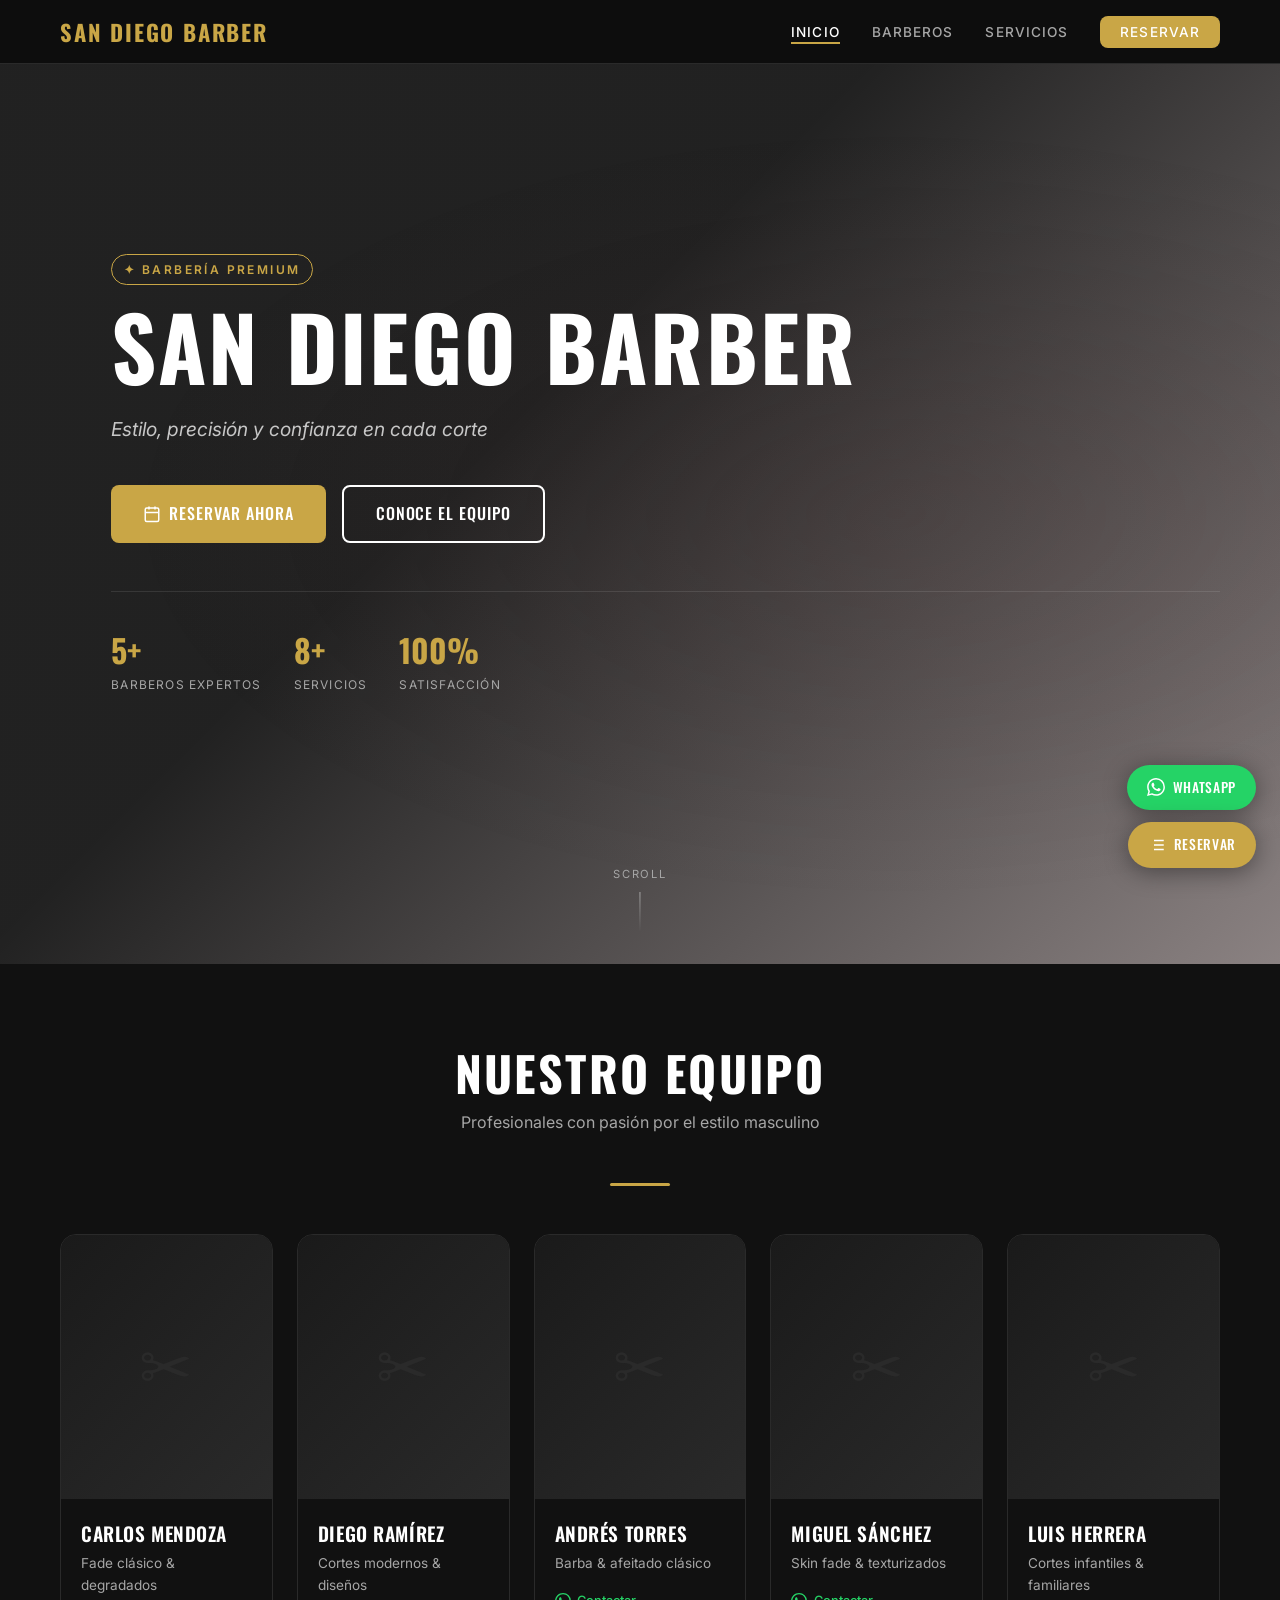
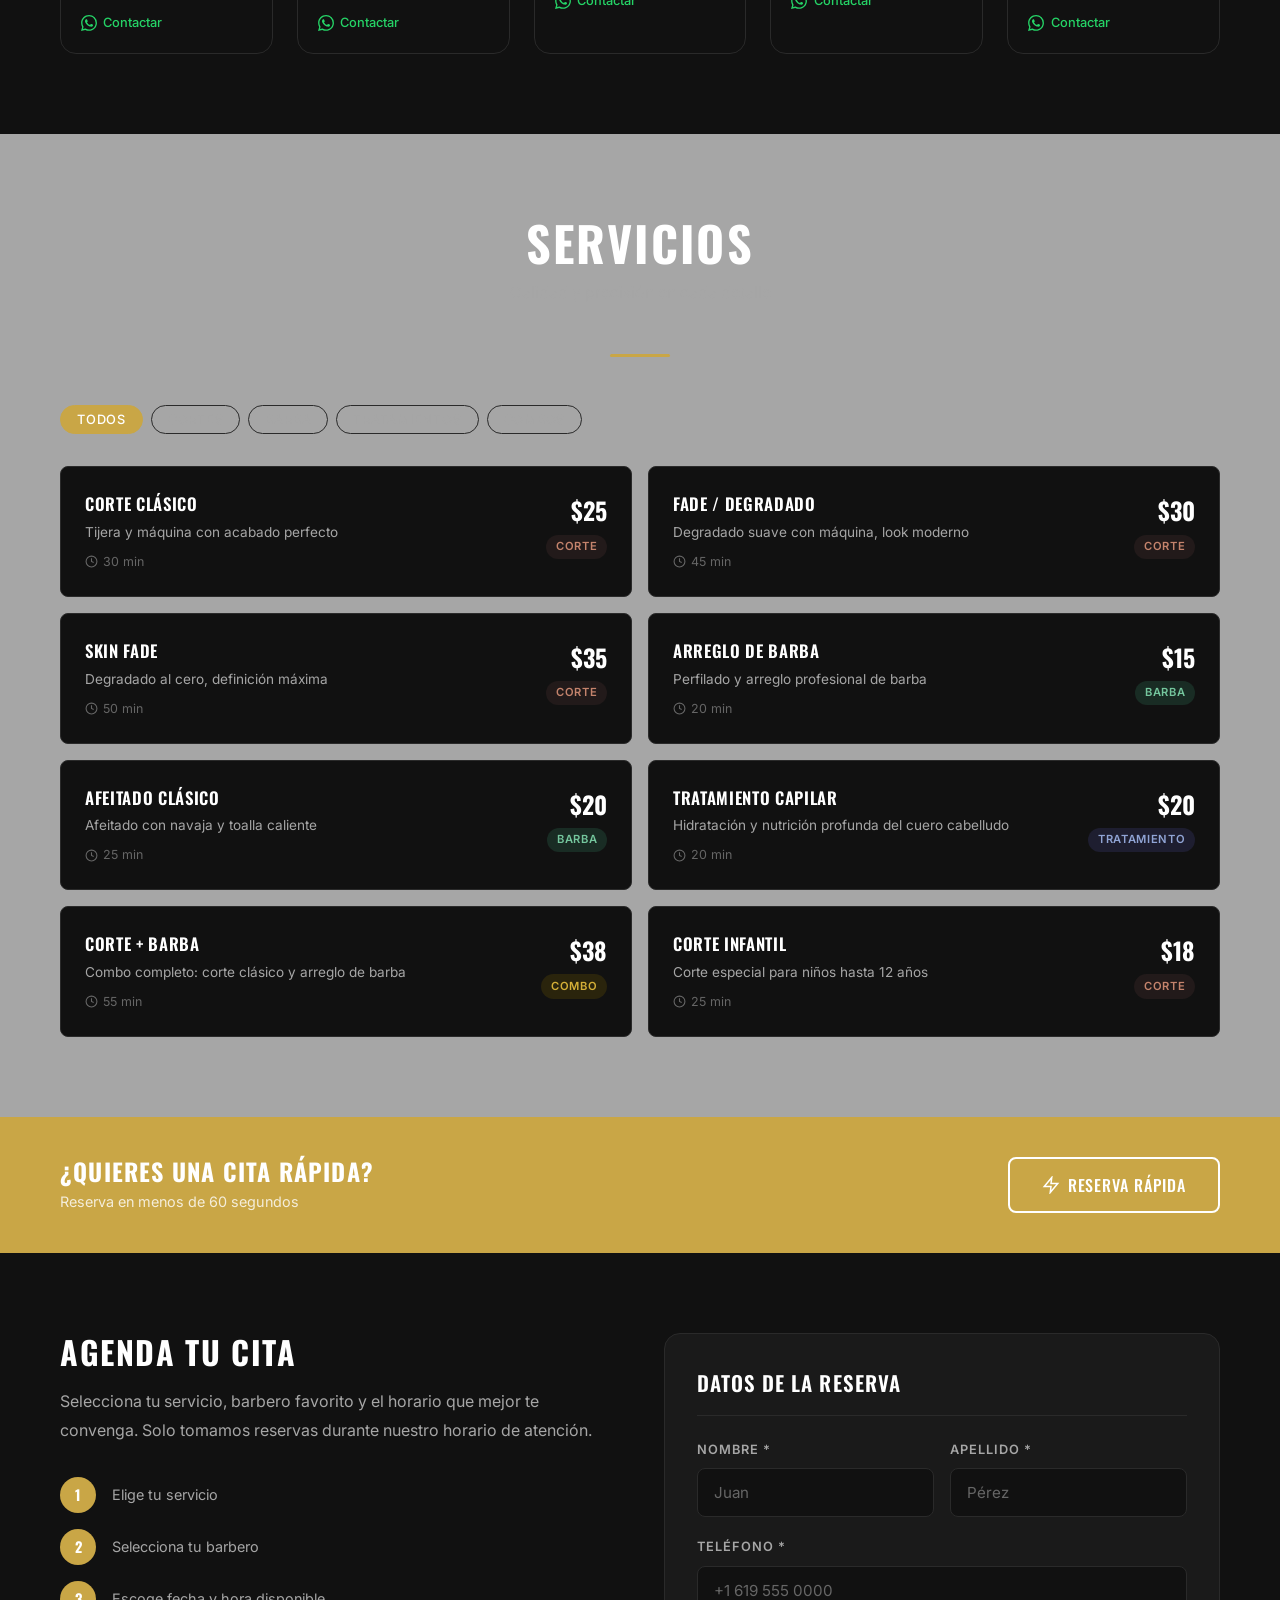
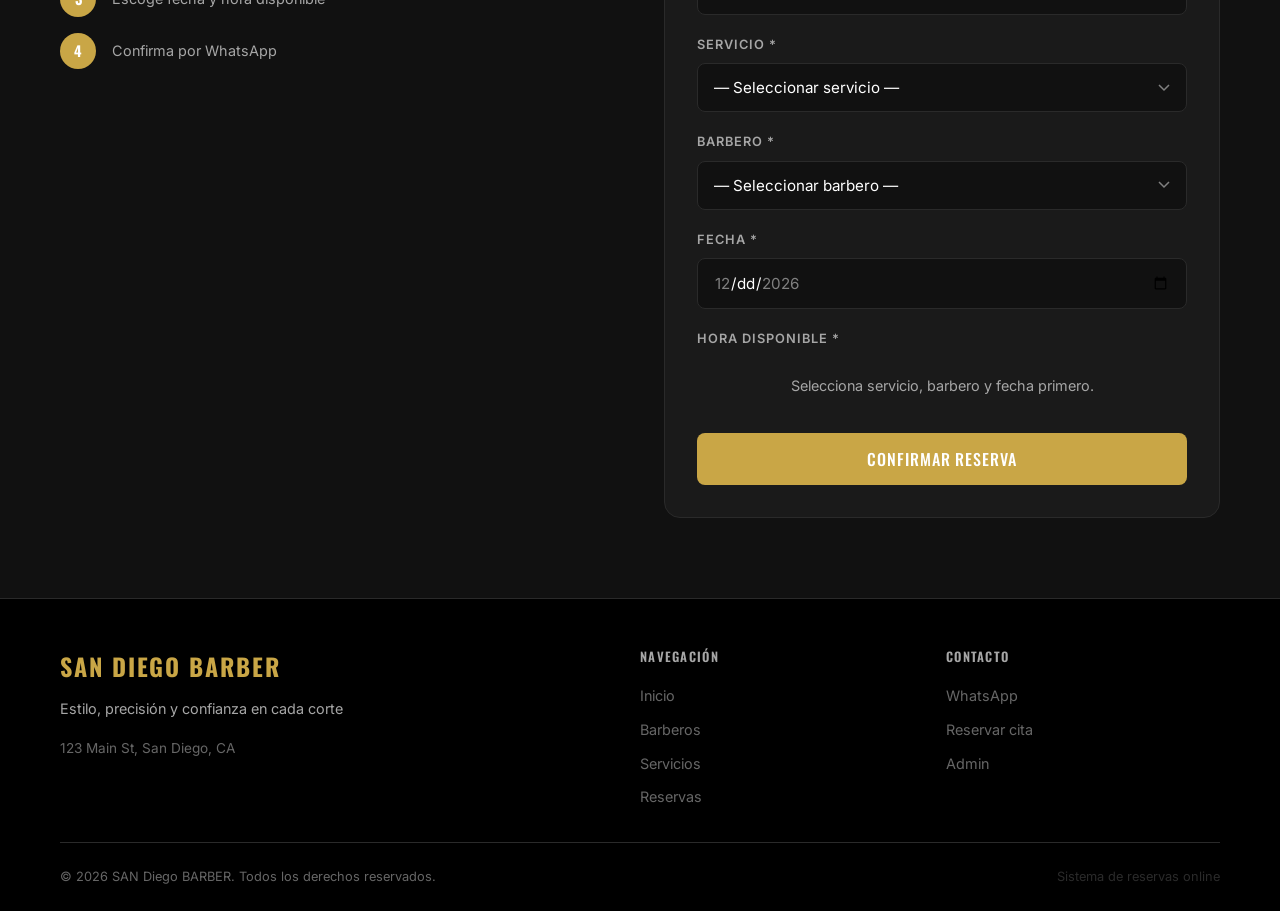
==== index.html @ babb8e65 "Initial commit: Barberia website - Complete project setup with HTML, CSS, JS and admin panel" ====
<!DOCTYPE html>
<html lang="es">
<head>
  <meta charset="UTF-8" />
  <meta name="viewport" content="width=device-width, initial-scale=1.0" />
  <meta name="description" content="Reserva tu cita online. Barbería premium con los mejores profesionales." />
  <title>SAN Diego BARBER</title>

  <!-- Fonts -->
  <link rel="preconnect" href="https://fonts.googleapis.com" />
  <link rel="preconnect" href="https://fonts.gstatic.com" crossorigin />
  <link href="https://fonts.googleapis.com/css2?family=Oswald:wght@400;500;600;700&family=Inter:wght@300;400;500;600&display=swap" rel="stylesheet" />

  <!-- CSS -->
  <link rel="stylesheet" href="css/main.css" />
  <link rel="stylesheet" href="css/animations.css" />
  <link rel="stylesheet" href="css/components.css" />
  <link rel="stylesheet" href="css/sections.css" />
</head>
<body>

<!-- ── FLOATING BUTTONS ── -->
<div id="floating-buttons">
  <a id="btn-whatsapp-float" class="float-btn float-btn-wa" href="#" target="_blank" rel="noopener" aria-label="WhatsApp">
    <svg viewBox="0 0 24 24" fill="currentColor"><path d="M17.472 14.382c-.297-.149-1.758-.867-2.03-.967-.273-.099-.471-.148-.67.15-.197.297-.767.966-.94 1.164-.173.199-.347.223-.644.075-.297-.15-1.255-.463-2.39-1.475-.883-.788-1.48-1.761-1.653-2.059-.173-.297-.018-.458.13-.606.134-.133.298-.347.446-.52.149-.174.198-.298.298-.497.099-.198.05-.371-.025-.52-.075-.149-.669-1.612-.916-2.207-.242-.579-.487-.5-.669-.51-.173-.008-.371-.01-.57-.01-.198 0-.52.074-.792.372-.272.297-1.04 1.016-1.04 2.479 0 1.462 1.065 2.875 1.213 3.074.149.198 2.096 3.2 5.077 4.487.709.306 1.262.489 1.694.625.712.227 1.36.195 1.871.118.571-.085 1.758-.719 2.006-1.413.248-.694.248-1.289.173-1.413-.074-.124-.272-.198-.57-.347m-5.421 7.403h-.004a9.87 9.87 0 01-5.031-1.378l-.361-.214-3.741.982.998-3.648-.235-.374a9.86 9.86 0 01-1.51-5.26c.001-5.45 4.436-9.884 9.888-9.884 2.64 0 5.122 1.03 6.988 2.898a9.825 9.825 0 012.893 6.994c-.003 5.45-4.437 9.884-9.885 9.884m8.413-18.297A11.815 11.815 0 0012.05 0C5.495 0 .16 5.335.157 11.892c0 2.096.547 4.142 1.588 5.945L.057 24l6.305-1.654a11.882 11.882 0 005.683 1.448h.005c6.554 0 11.89-5.335 11.893-11.893a11.821 11.821 0 00-3.48-8.413z"/></svg>
    WhatsApp
  </a>
  <a href="#reservas" class="float-btn float-btn-book" aria-label="Reservar">
    <svg viewBox="0 0 24 24" fill="none" stroke="currentColor" stroke-width="2"><path d="M8 6h13M8 12h13M8 18h13M3 6h.01M3 12h.01M3 18h.01"/></svg>
    Reservar
  </a>
</div>

<!-- ── TOAST CONTAINER ── -->
<div id="toast-container" aria-live="polite"></div>

<!-- ── CONFIRMATION OVERLAY ── -->
<div id="confirmation-overlay" class="hidden" role="dialog" aria-modal="true" aria-label="Reserva confirmada">
  <div class="confirmation-box animate-scaleIn">
    <div class="confirmation-icon">
      <svg class="checkmark-svg" viewBox="0 0 52 52">
        <circle cx="26" cy="26" r="24" fill="rgba(45,106,79,0.2)" stroke="#2D6A4F" stroke-width="2"/>
        <path class="checkmark-path" d="M14 27l9 9 16-18" stroke="#2D6A4F" stroke-width="3" stroke-linecap="round" stroke-linejoin="round" fill="none" stroke-dasharray="100" stroke-dashoffset="100"/>
      </svg>
    </div>
    <h2 class="confirmation-title">¡Reserva Confirmada!</h2>
    <p class="confirmation-subtitle">Tu cita ha sido agendada exitosamente.</p>
    <div class="confirmation-details" id="confirmation-details">
      <!-- filled by confirmation.js -->
    </div>
    <div class="confirmation-actions">
      <a id="confirmation-wa-btn" href="#" target="_blank" class="btn btn-whatsapp btn-full">
        <svg width="18" height="18" viewBox="0 0 24 24" fill="currentColor"><path d="M17.472 14.382c-.297-.149-1.758-.867-2.03-.967-.273-.099-.471-.148-.67.15-.197.297-.767.966-.94 1.164-.173.199-.347.223-.644.075-.297-.15-1.255-.463-2.39-1.475-.883-.788-1.48-1.761-1.653-2.059-.173-.297-.018-.458.13-.606.134-.133.298-.347.446-.52.149-.174.198-.298.298-.497.099-.198.05-.371-.025-.52-.075-.149-.669-1.612-.916-2.207-.242-.579-.487-.5-.669-.51-.173-.008-.371-.01-.57-.01-.198 0-.52.074-.792.372-.272.297-1.04 1.016-1.04 2.479 0 1.462 1.065 2.875 1.213 3.074.149.198 2.096 3.2 5.077 4.487.709.306 1.262.489 1.694.625.712.227 1.36.195 1.871.118.571-.085 1.758-.719 2.006-1.413.248-.694.248-1.289.173-1.413-.074-.124-.272-.198-.57-.347m-5.421 7.403h-.004a9.87 9.87 0 01-5.031-1.378l-.361-.214-3.741.982.998-3.648-.235-.374a9.86 9.86 0 01-1.51-5.26c.001-5.45 4.436-9.884 9.888-9.884 2.64 0 5.122 1.03 6.988 2.898a9.825 9.825 0 012.893 6.994c-.003 5.45-4.437 9.884-9.885 9.884m8.413-18.297A11.815 11.815 0 0012.05 0C5.495 0 .16 5.335.157 11.892c0 2.096.547 4.142 1.588 5.945L.057 24l6.305-1.654a11.882 11.882 0 005.683 1.448h.005c6.554 0 11.89-5.335 11.893-11.893a11.821 11.821 0 00-3.48-8.413z"/></svg>
        Enviar confirmación por WhatsApp
      </a>
      <button id="confirmation-close-btn" class="btn btn-ghost btn-full">Volver al inicio</button>
    </div>
  </div>
</div>

<!-- ── NAV ── -->
<nav id="main-nav" role="navigation" aria-label="Navegación principal">
  <div class="nav-inner">
    <a href="#home" class="nav-logo" data-nav="home">
      <span data-business-name>SAN Diego BARBER</span>
    </a>
    <button class="nav-hamburger" id="nav-hamburger" aria-label="Menú" aria-expanded="false">
      <span></span><span></span><span></span>
    </button>
    <ul class="nav-links" id="nav-links" role="list">
      <li><a href="#home"     data-nav="home">Inicio</a></li>
      <li><a href="#barberos" data-nav="barberos">Barberos</a></li>
      <li><a href="#servicios" data-nav="servicios">Servicios</a></li>
      <li><a href="#reservas" data-nav="reservas" class="nav-cta">Reservar</a></li>
    </ul>
  </div>
</nav>

<!-- ── MAIN ── -->
<main>

  <!-- HOME -->
  <section id="home">
    <div class="hero-bg"></div>
    <div class="hero-bg-gradient"></div>
    <div class="hero-content container">
      <span class="hero-eyebrow animate-fadeInUp stagger-1">✦ Barbería Premium</span>
      <h1 class="hero-title animate-fadeInUp stagger-2">
        <span data-business-name>SAN Diego BARBER</span>
      </h1>
      <p class="hero-tagline animate-fadeInUp stagger-3" data-business-tagline>
        Estilo, precisión y confianza en cada corte
      </p>
      <div class="hero-actions animate-fadeInUp stagger-4">
        <a href="#reservas" class="btn btn-primary">
          <svg width="18" height="18" viewBox="0 0 24 24" fill="none" stroke="currentColor" stroke-width="2"><rect x="3" y="4" width="18" height="18" rx="2"/><line x1="16" y1="2" x2="16" y2="6"/><line x1="8" y1="2" x2="8" y2="6"/><line x1="3" y1="10" x2="21" y2="10"/></svg>
          Reservar Ahora
        </a>
        <a href="#barberos" class="btn btn-outline">Conoce el equipo</a>
      </div>
      <div class="hero-stats animate-fadeInUp stagger-5">
        <div>
          <div class="hero-stat-value">5+</div>
          <div class="hero-stat-label">Barberos expertos</div>
        </div>
        <div>
          <div class="hero-stat-value">8+</div>
          <div class="hero-stat-label">Servicios</div>
        </div>
        <div>
          <div class="hero-stat-value">100%</div>
          <div class="hero-stat-label">Satisfacción</div>
        </div>
      </div>
    </div>
    <div class="hero-scroll" aria-hidden="true">
      <span>Scroll</span>
      <div class="hero-scroll-line"></div>
    </div>
  </section>

  <!-- BARBEROS -->
  <section id="barberos" class="reveal">
    <div class="container">
      <div class="section-header">
        <h2 class="section-title">Nuestro Equipo</h2>
        <p class="section-subtitle">Profesionales con pasión por el estilo masculino</p>
        <div class="accent-line"></div>
      </div>
      <div class="barbers-grid" id="barbers-grid">
        <!-- filled by ui.js -->
      </div>
    </div>
  </section>

  <!-- SERVICIOS -->
  <section id="servicios" class="reveal">
    <div class="container">
      <div class="section-header">
        <h2 class="section-title">Servicios</h2>
        <p class="section-subtitle">Calidad y precisión en cada detalle</p>
        <div class="accent-line"></div>
      </div>
      <div class="category-tabs" id="category-tabs">
        <button class="category-tab active" data-cat="all">Todos</button>
        <button class="category-tab" data-cat="corte">Cortes</button>
        <button class="category-tab" data-cat="barba">Barba</button>
        <button class="category-tab" data-cat="tratamiento">Tratamientos</button>
        <button class="category-tab" data-cat="combo">Combos</button>
      </div>
      <div class="services-layout" id="services-grid">
        <!-- filled by ui.js -->
      </div>
    </div>
  </section>

  <!-- QUICK BOOK BANNER -->
  <div id="quick-book-banner" class="reveal">
    <div class="container">
      <div class="quick-book-inner">
        <div class="quick-book-text">
          <h3>¿Quieres una cita rápida?</h3>
          <p>Reserva en menos de 60 segundos</p>
        </div>
        <button id="quick-book-btn" class="btn btn-outline">
          <svg width="18" height="18" viewBox="0 0 24 24" fill="none" stroke="currentColor" stroke-width="2"><path d="M13 2L3 14h9l-1 8 10-12h-9l1-8z"/></svg>
          Reserva Rápida
        </button>
      </div>
    </div>
  </div>

  <!-- RESERVAS -->
  <section id="reservas" class="reveal">
    <div class="container">
      <div class="booking-layout">
        <!-- Info lateral -->
        <div class="booking-info">
          <h2 class="booking-info-title">Agenda tu Cita</h2>
          <p class="booking-info-text">
            Selecciona tu servicio, barbero favorito y el horario que mejor te convenga.
            Solo tomamos reservas durante nuestro horario de atención.
          </p>
          <div class="booking-steps">
            <div class="booking-step">
              <div class="booking-step-num">1</div>
              <span class="booking-step-label">Elige tu servicio</span>
            </div>
            <div class="booking-step">
              <div class="booking-step-num">2</div>
              <span class="booking-step-label">Selecciona tu barbero</span>
            </div>
            <div class="booking-step">
              <div class="booking-step-num">3</div>
              <span class="booking-step-label">Escoge fecha y hora disponible</span>
            </div>
            <div class="booking-step">
              <div class="booking-step-num">4</div>
              <span class="booking-step-label">Confirma por WhatsApp</span>
            </div>
          </div>
        </div>

        <!-- Formulario -->
        <div class="booking-form-card">
          <div class="booking-form-title">Datos de la Reserva</div>
          <form id="booking-form" novalidate>

            <div class="form-row">
              <div class="form-group">
                <label class="form-label" for="book-name">Nombre *</label>
                <input class="form-control" type="text" id="book-name" placeholder="Juan" required />
              </div>
              <div class="form-group">
                <label class="form-label" for="book-lastname">Apellido *</label>
                <input class="form-control" type="text" id="book-lastname" placeholder="Pérez" required />
              </div>
            </div>

            <div class="form-group">
              <label class="form-label" for="book-phone">Teléfono *</label>
              <input class="form-control" type="tel" id="book-phone" placeholder="+1 619 555 0000" required />
            </div>

            <div class="form-group">
              <label class="form-label" for="book-service">Servicio *</label>
              <select class="form-control" id="book-service" required>
                <option value="">— Seleccionar servicio —</option>
              </select>
            </div>

            <!-- Upsells (hidden initially) -->
            <div id="upsell-container" class="hidden"></div>

            <div class="form-group">
              <label class="form-label" for="book-barber">Barbero *</label>
              <select class="form-control" id="book-barber" required>
                <option value="">— Seleccionar barbero —</option>
              </select>
            </div>

            <div class="form-group">
              <label class="form-label" for="book-date">Fecha *</label>
              <input class="form-control" type="date" id="book-date" required />
            </div>

            <div class="form-group">
              <label class="form-label">Hora disponible *</label>
              <div id="time-slots-container">
                <p class="time-slots-empty">Selecciona servicio, barbero y fecha primero.</p>
              </div>
              <input type="hidden" id="book-time" required />
            </div>

            <!-- Summary -->
            <div class="booking-summary" id="booking-summary" style="display:none">
              <div class="booking-summary-item">
                Duración: <strong id="summary-duration">—</strong>
              </div>
              <div class="booking-summary-item">
                Total: <strong id="summary-price">—</strong>
              </div>
            </div>

            <button type="submit" class="btn btn-primary btn-full" id="booking-submit">
              Confirmar Reserva
            </button>
          </form>
        </div>
      </div>
    </div>
  </section>

</main>

<!-- ── FOOTER ── -->
<footer>
  <div class="container">
    <div class="footer-inner">
      <div>
        <div class="footer-logo"><span data-business-name>SAN Diego BARBER</span></div>
        <p class="footer-desc" data-business-tagline>Estilo, precisión y confianza en cada corte.</p>
        <p style="color:var(--color-text-muted);font-size:0.85rem;" data-business-address>123 Main St, San Diego, CA</p>
      </div>
      <div>
        <div class="footer-col-title">Navegación</div>
        <ul class="footer-links">
          <li><a href="#home">Inicio</a></li>
          <li><a href="#barberos">Barberos</a></li>
          <li><a href="#servicios">Servicios</a></li>
          <li><a href="#reservas">Reservas</a></li>
        </ul>
      </div>
      <div>
        <div class="footer-col-title">Contacto</div>
        <ul class="footer-links">
          <li><a id="footer-wa" href="#" target="_blank">WhatsApp</a></li>
          <li><a href="#reservas">Reservar cita</a></li>
          <li><a href="admin.html">Admin</a></li>
        </ul>
      </div>
    </div>
    <div class="footer-bottom">
      <span>© <span id="footer-year"></span> <span data-business-name>SAN Diego BARBER</span>. Todos los derechos reservados.</span>
      <span style="color:var(--color-border);">Sistema de reservas online</span>
    </div>
  </div>
</footer>

<!-- ── QUICK BOOK MODAL ── -->
<div id="quick-modal" class="modal-backdrop hidden" role="dialog" aria-modal="true" aria-label="Reserva rápida">
  <div class="modal animate-scaleIn">
    <div class="modal-header">
      <h3 class="modal-title">⚡ Reserva Rápida</h3>
      <button class="modal-close" id="quick-modal-close" aria-label="Cerrar">✕</button>
    </div>
    <form id="quick-book-form" novalidate>
      <div class="form-group">
        <label class="form-label" for="qb-name">Nombre *</label>
        <input class="form-control" type="text" id="qb-name" placeholder="Tu nombre" required />
      </div>
      <div class="form-group">
        <label class="form-label" for="qb-service">Servicio *</label>
        <select class="form-control" id="qb-service" required>
          <option value="">— Seleccionar —</option>
        </select>
      </div>
      <div class="form-group">
        <label class="form-label" for="qb-barber">Barbero *</label>
        <select class="form-control" id="qb-barber" required>
          <option value="">— Cualquier barbero —</option>
        </select>
      </div>
      <div class="form-group">
        <label class="form-label" for="qb-date">Fecha *</label>
        <input class="form-control" type="date" id="qb-date" required />
      </div>
      <div class="form-group">
        <label class="form-label">Hora</label>
        <div id="qb-time-slots">
          <p class="time-slots-empty">Selecciona los campos anteriores.</p>
        </div>
        <input type="hidden" id="qb-time" />
      </div>
      <button type="submit" class="btn btn-primary btn-full">Reservar ahora</button>
    </form>
  </div>
</div>

<!-- ── SCRIPTS ── -->
<script src="config.js"></script>
<script src="js/storage.js"></script>
<script src="js/availability.js"></script>
<script src="js/whatsapp.js"></script>
<script src="js/ui.js"></script>
<script src="js/booking.js"></script>
<script src="js/confirmation.js"></script>
<script src="js/reminder.js"></script>
<script src="js/config-loader.js"></script>
<script src="js/main.js"></script>
</body>
</html>
---- css/main.css ----
/* ============================================================
   main.css — Variables, reset, tipografía base
   ============================================================ */

@import url('https://fonts.googleapis.com/css2?family=Oswald:wght@400;500;600;700&family=Inter:wght@300;400;500;600&display=swap');

:root {
  --color-primary: #A6A6A6;
  --color-accent: #C9A646;
  --color-gray: #A6A6A6;
  --color-light: #FFFFFF;
  --color-surface: #111111;
  --color-surface-2: #1A1A1A;
  --color-border: #2A2A2A;
  --color-accent-hover: #B8962E;
  --color-text-muted: #666666;
  --color-success: #2D6A4F;
  --color-error: #8B1A1A;

  --font-primary: 'Inter', sans-serif;
  --font-display: 'Oswald', sans-serif;

  --radius-sm: 4px;
  --radius-md: 8px;
  --radius-lg: 16px;
  --radius-xl: 24px;

  --transition: 0.3s ease;
  --transition-fast: 0.15s ease;

  --shadow: 0 4px 24px rgba(0, 0, 0, 0.4);
  --shadow-sm: 0 2px 8px rgba(0, 0, 0, 0.3);
  --shadow-lg: 0 8px 48px rgba(0, 0, 0, 0.6);

  --nav-height: 64px;
  --container-max: 1200px;
  --container-pad: 1.25rem;
}

/* Reset */
*, *::before, *::after {
  box-sizing: border-box;
  margin: 0;
  padding: 0;
}

html {
  scroll-behavior: smooth;
  font-size: 16px;
}

body {
  font-family: var(--font-primary);
  background-color: var(--color-primary);
  color: var(--color-light);
  line-height: 1.6;
  overflow-x: hidden;
  -webkit-font-smoothing: antialiased;
}

img {
  max-width: 100%;
  display: block;
}

a {
  color: inherit;
  text-decoration: none;
}

ul, ol {
  list-style: none;
}

button, input, select, textarea {
  font-family: inherit;
  font-size: inherit;
}

button {
  cursor: pointer;
  border: none;
  background: none;
}

/* Container */
.container {
  max-width: var(--container-max);
  margin: 0 auto;
  padding: 0 var(--container-pad);
}

/* Typography */
h1, h2, h3, h4, h5, h6 {
  font-family: var(--font-display);
  line-height: 1.2;
  font-weight: 600;
}

.text-accent { color: var(--color-accent); }
.text-muted  { color: var(--color-text-muted); }
.text-center { text-align: center; }

/* Section titles */
.section-title {
  font-family: var(--font-display);
  font-size: clamp(2rem, 5vw, 3rem);
  font-weight: 700;
  text-transform: uppercase;
  letter-spacing: 0.05em;
  margin-bottom: 0.5rem;
}

.section-subtitle {
  color: var(--color-gray);
  font-size: 1rem;
  margin-bottom: 3rem;
}

.section-header {
  text-align: center;
  margin-bottom: 3rem;
}

.section-header .accent-line {
  width: 60px;
  height: 3px;
  background: var(--color-accent);
  margin: 1rem auto 0;
  border-radius: 2px;
}

/* Utility */
.hidden { display: none !important; }
.sr-only {
  position: absolute;
  width: 1px;
  height: 1px;
  overflow: hidden;
  clip: rect(0,0,0,0);
  white-space: nowrap;
}

/* Scrollbar */
::-webkit-scrollbar { width: 6px; }
::-webkit-scrollbar-track { background: var(--color-surface); }
::-webkit-scrollbar-thumb { background: var(--color-border); border-radius: 3px; }
::-webkit-scrollbar-thumb:hover { background: var(--color-gray); }

/* Selection */
::selection { background: var(--color-accent); color: var(--color-light); }
---- css/animations.css ----
/* ============================================================
   animations.css — Keyframes y clases de animación
   ============================================================ */

@keyframes fadeIn {
  from { opacity: 0; }
  to   { opacity: 1; }
}

@keyframes fadeInUp {
  from { opacity: 0; transform: translateY(30px); }
  to   { opacity: 1; transform: translateY(0); }
}

@keyframes fadeInDown {
  from { opacity: 0; transform: translateY(-20px); }
  to   { opacity: 1; transform: translateY(0); }
}

@keyframes scaleIn {
  from { opacity: 0; transform: scale(0.93); }
  to   { opacity: 1; transform: scale(1); }
}

@keyframes slideInRight {
  from { opacity: 0; transform: translateX(40px); }
  to   { opacity: 1; transform: translateX(0); }
}

@keyframes slideInLeft {
  from { opacity: 0; transform: translateX(-40px); }
  to   { opacity: 1; transform: translateX(0); }
}

@keyframes bounce {
  0%, 100% { transform: translateX(-50%) translateY(0); }
  50%       { transform: translateX(-50%) translateY(-8px); }
}

@keyframes pulse {
  0%, 100% { transform: scale(1); }
  50%       { transform: scale(1.05); }
}

@keyframes shimmer {
  0%   { background-position: -200% 0; }
  100% { background-position: 200% 0; }
}

@keyframes toastOut {
  to { opacity: 0; transform: translateX(40px); }
}

@keyframes checkmark {
  0%   { stroke-dashoffset: 100; }
  100% { stroke-dashoffset: 0; }
}

/* ── Utility classes ── */
.animate-fadeIn    { animation: fadeIn 0.5s ease both; }
.animate-fadeInUp  { animation: fadeInUp 0.6s ease both; }
.animate-scaleIn   { animation: scaleIn 0.3s ease both; }
.animate-pulse     { animation: pulse 2s ease-in-out infinite; }

/* ── Stagger delays for cards ── */
.stagger-1 { animation-delay: 0.05s; }
.stagger-2 { animation-delay: 0.10s; }
.stagger-3 { animation-delay: 0.15s; }
.stagger-4 { animation-delay: 0.20s; }
.stagger-5 { animation-delay: 0.25s; }

/* ── Skeleton loading ── */
.skeleton {
  background: linear-gradient(
    90deg,
    var(--color-surface) 25%,
    var(--color-surface-2) 50%,
    var(--color-surface) 75%
  );
  background-size: 200% 100%;
  animation: shimmer 1.5s ease-in-out infinite;
  border-radius: var(--radius-md);
}

/* ── Intersection Observer fade-in ── */
.reveal {
  opacity: 0;
  transform: translateY(24px);
  transition: opacity 0.6s ease, transform 0.6s ease;
}

.reveal.visible {
  opacity: 1;
  transform: translateY(0);
}

/* ── Float button pulse (attention) ── */
.float-btn-pulse::after {
  content: '';
  position: absolute;
  inset: -4px;
  border-radius: 50px;
  border: 2px solid var(--color-accent);
  animation: pulse 2s ease-in-out infinite;
  opacity: 0.4;
}

/* ── Toast exit ── */
.toast.removing {
  animation: toastOut 0.3s ease forwards;
}

/* ── Page section transitions ── */
.section-enter {
  animation: fadeInUp 0.4s ease both;
}

/* ── Confirmation success checkmark ── */
.checkmark-svg {
  width: 40px;
  height: 40px;
}

.checkmark-path {
  stroke: #2D6A4F;
  stroke-width: 3;
  stroke-dasharray: 100;
  stroke-dashoffset: 100;
  fill: none;
  animation: checkmark 0.6s ease 0.3s forwards;
}

/* ── Nav scroll effect ── */
.nav-scrolled {
  background: rgba(0, 0, 0, 0.98) !important;
  box-shadow: 0 4px 24px rgba(0,0,0,0.5);
}
---- css/components.css ----
/* ============================================================
   components.css — Botones, cards, modales, formularios, toasts
   ============================================================ */

/* ── NAVBAR ── */
#main-nav {
  position: fixed;
  top: 0;
  left: 0;
  right: 0;
  z-index: 100;
  height: var(--nav-height);
  background: rgba(0, 0, 0, 0.92);
  backdrop-filter: blur(12px);
  border-bottom: 1px solid var(--color-border);
  display: flex;
  align-items: center;
  transition: background var(--transition);
}

#main-nav .nav-inner {
  display: flex;
  align-items: center;
  justify-content: space-between;
  width: 100%;
  max-width: var(--container-max);
  margin: 0 auto;
  padding: 0 var(--container-pad);
}

.nav-logo {
  font-family: var(--font-display);
  font-size: 1.4rem;
  font-weight: 700;
  letter-spacing: 0.08em;
  text-transform: uppercase;
  color: var(--color-light);
}

.nav-logo span {
  color: var(--color-accent);
}

.nav-links {
  display: flex;
  align-items: center;
  gap: 2rem;
}

.nav-links a {
  font-size: 0.85rem;
  font-weight: 500;
  letter-spacing: 0.08em;
  text-transform: uppercase;
  color: var(--color-gray);
  transition: color var(--transition-fast);
  position: relative;
}

.nav-links a::after {
  content: '';
  position: absolute;
  bottom: -4px;
  left: 0;
  width: 0;
  height: 2px;
  background: var(--color-accent);
  transition: width var(--transition);
}

.nav-links a:hover,
.nav-links a.active {
  color: var(--color-light);
}

.nav-links a:hover::after,
.nav-links a.active::after {
  width: 100%;
}

.nav-cta {
  background: var(--color-accent) !important;
  color: var(--color-light) !important;
  padding: 0.5rem 1.25rem !important;
  border-radius: var(--radius-md) !important;
  transition: background var(--transition) !important;
}

.nav-cta::after { display: none !important; }

.nav-cta:hover {
  background: var(--color-accent-hover) !important;
}

/* Hamburger */
.nav-hamburger {
  display: none;
  flex-direction: column;
  gap: 5px;
  cursor: pointer;
  padding: 4px;
}

.nav-hamburger span {
  display: block;
  width: 22px;
  height: 2px;
  background: var(--color-light);
  border-radius: 1px;
  transition: transform var(--transition), opacity var(--transition);
}

.nav-hamburger.open span:nth-child(1) { transform: translateY(7px) rotate(45deg); }
.nav-hamburger.open span:nth-child(2) { opacity: 0; }
.nav-hamburger.open span:nth-child(3) { transform: translateY(-7px) rotate(-45deg); }

@media (max-width: 768px) {
  .nav-hamburger { display: flex; }
  .nav-links {
    position: fixed;
    top: var(--nav-height);
    left: 0;
    right: 0;
    background: var(--color-surface);
    flex-direction: column;
    align-items: flex-start;
    padding: 1.5rem var(--container-pad);
    gap: 1.25rem;
    border-bottom: 1px solid var(--color-border);
    transform: translateY(-110%);
    transition: transform var(--transition);
    pointer-events: none;
  }
  .nav-links.open {
    transform: translateY(0);
    pointer-events: all;
  }
  .nav-cta { align-self: stretch; text-align: center; }
}

/* ── BUTTONS ── */
.btn {
  display: inline-flex;
  align-items: center;
  justify-content: center;
  gap: 0.5rem;
  padding: 0.875rem 2rem;
  border-radius: var(--radius-md);
  font-family: var(--font-display);
  font-size: 1rem;
  font-weight: 500;
  letter-spacing: 0.06em;
  text-transform: uppercase;
  transition: all var(--transition);
  cursor: pointer;
  border: none;
  white-space: nowrap;
}

.btn-primary {
  background: var(--color-accent);
  color: var(--color-light);
}

.btn-primary:hover {
  background: var(--color-accent-hover);
  transform: translateY(-2px);
  box-shadow: 0 8px 24px rgba(75, 46, 46, 0.4);
}

.btn-outline {
  background: transparent;
  color: var(--color-light);
  border: 2px solid var(--color-light);
}

.btn-outline:hover {
  background: var(--color-light);
  color: var(--color-primary);
  transform: translateY(-2px);
}

.btn-ghost {
  background: transparent;
  color: var(--color-gray);
  border: 1px solid var(--color-border);
}

.btn-ghost:hover {
  background: var(--color-surface-2);
  color: var(--color-light);
}

.btn-sm {
  padding: 0.5rem 1.25rem;
  font-size: 0.8rem;
}

.btn-full { width: 100%; }

.btn-whatsapp {
  background: #25D366;
  color: #fff;
}

.btn-whatsapp:hover {
  background: #20b958;
  transform: translateY(-2px);
  box-shadow: 0 8px 24px rgba(37, 211, 102, 0.3);
}

/* ── FLOATING BUTTONS ── */
#floating-buttons {
  position: fixed;
  bottom: 2rem;
  right: 1.5rem;
  z-index: 200;
  display: flex;
  flex-direction: column;
  align-items: flex-end;
  gap: 0.75rem;
}

.float-btn {
  display: flex;
  align-items: center;
  gap: 0.5rem;
  padding: 0.75rem 1.25rem;
  border-radius: 50px;
  font-family: var(--font-display);
  font-size: 0.85rem;
  font-weight: 500;
  letter-spacing: 0.05em;
  text-transform: uppercase;
  box-shadow: var(--shadow);
  transition: all var(--transition);
  cursor: pointer;
  border: none;
  text-decoration: none;
  color: #fff;
  white-space: nowrap;
}

.float-btn:hover {
  transform: translateX(-4px) scale(1.03);
}

.float-btn-wa {
  background: #25D366;
}

.float-btn-wa:hover {
  background: #20b958;
  box-shadow: 0 8px 32px rgba(37, 211, 102, 0.4);
}

.float-btn-book {
  background: var(--color-accent);
}

.float-btn-book:hover {
  background: var(--color-accent-hover);
  box-shadow: 0 8px 32px rgba(75, 46, 46, 0.5);
}

.float-btn svg {
  width: 18px;
  height: 18px;
  flex-shrink: 0;
}

/* ── BARBER CARD ── */
.barber-card {
  background: var(--color-surface);
  border: 1px solid var(--color-border);
  border-radius: var(--radius-lg);
  overflow: hidden;
  transition: transform var(--transition), border-color var(--transition), box-shadow var(--transition);
}

.barber-card:hover {
  transform: translateY(-6px);
  border-color: var(--color-accent);
  box-shadow: 0 16px 48px rgba(0,0,0,0.5);
}

.barber-card-photo {
  width: 100%;
  aspect-ratio: 4/5;
  object-fit: cover;
  background: var(--color-surface-2);
  display: flex;
  align-items: center;
  justify-content: center;
}

.barber-card-photo-placeholder {
  width: 100%;
  aspect-ratio: 4/5;
  background: linear-gradient(135deg, var(--color-surface-2), var(--color-border));
  display: flex;
  align-items: center;
  justify-content: center;
  font-size: 4rem;
  color: var(--color-border);
}

.barber-card-info {
  padding: 1.25rem;
}

.barber-card-name {
  font-family: var(--font-display);
  font-size: 1.2rem;
  font-weight: 600;
  margin-bottom: 0.25rem;
  text-transform: uppercase;
  letter-spacing: 0.03em;
}

.barber-card-specialty {
  color: var(--color-gray);
  font-size: 0.85rem;
  margin-bottom: 1rem;
}

.barber-card-wa {
  display: flex;
  align-items: center;
  gap: 0.4rem;
  color: #25D366;
  font-size: 0.8rem;
  font-weight: 500;
  transition: opacity var(--transition-fast);
}

.barber-card-wa:hover { opacity: 0.8; }

.barber-card-wa svg { width: 16px; height: 16px; }

/* ── SERVICE CARD ── */
.service-card {
  background: var(--color-surface);
  border: 1px solid var(--color-border);
  border-radius: var(--radius-md);
  padding: 1.5rem;
  display: flex;
  justify-content: space-between;
  align-items: flex-start;
  gap: 1rem;
  transition: border-color var(--transition), transform var(--transition);
  cursor: pointer;
}

.service-card:hover {
  border-color: var(--color-accent);
  transform: translateX(4px);
}

.service-card.selected {
  border-color: var(--color-accent);
  background: rgba(75,46,46,0.1);
}

.service-info { flex: 1; }

.service-name {
  font-family: var(--font-display);
  font-size: 1.05rem;
  font-weight: 600;
  text-transform: uppercase;
  letter-spacing: 0.04em;
  margin-bottom: 0.25rem;
}

.service-desc {
  color: var(--color-gray);
  font-size: 0.85rem;
  margin-bottom: 0.5rem;
}

.service-duration {
  display: flex;
  align-items: center;
  gap: 0.3rem;
  color: var(--color-text-muted);
  font-size: 0.78rem;
}

.service-duration svg { width: 13px; height: 13px; }

.service-meta {
  text-align: right;
  flex-shrink: 0;
}

.service-price {
  font-family: var(--font-display);
  font-size: 1.5rem;
  font-weight: 700;
  color: var(--color-light);
}

.service-category-badge {
  display: inline-block;
  padding: 0.2rem 0.6rem;
  border-radius: 50px;
  font-size: 0.7rem;
  font-weight: 600;
  text-transform: uppercase;
  letter-spacing: 0.06em;
  margin-top: 0.3rem;
}

.badge-corte { background: rgba(75,46,46,0.3); color: #C4836C; }
.badge-barba { background: rgba(45,106,79,0.3); color: #74C69D; }
.badge-tratamiento { background: rgba(60,60,120,0.3); color: #90A4D4; }
.badge-combo { background: rgba(100,80,0,0.3); color: #D4AF37; }

/* ── FORMS ── */
.form-group {
  margin-bottom: 1.25rem;
}

.form-label {
  display: block;
  font-size: 0.8rem;
  font-weight: 600;
  text-transform: uppercase;
  letter-spacing: 0.08em;
  color: var(--color-gray);
  margin-bottom: 0.5rem;
}

.form-control {
  width: 100%;
  background: var(--color-surface);
  border: 1px solid var(--color-border);
  border-radius: var(--radius-md);
  padding: 0.875rem 1rem;
  color: var(--color-light);
  font-size: 0.95rem;
  transition: border-color var(--transition-fast), box-shadow var(--transition-fast);
  appearance: none;
  -webkit-appearance: none;
}

.form-control:focus {
  outline: none;
  border-color: var(--color-accent);
  box-shadow: 0 0 0 3px rgba(75, 46, 46, 0.2);
}

.form-control::placeholder { color: var(--color-text-muted); }

select.form-control {
  background-image: url("data:image/svg+xml,%3Csvg xmlns='http://www.w3.org/2000/svg' width='12' height='8' fill='none' viewBox='0 0 12 8'%3E%3Cpath stroke='%23808080' stroke-width='1.5' d='M1 1l5 5 5-5'/%3E%3C/svg%3E");
  background-repeat: no-repeat;
  background-position: right 1rem center;
  padding-right: 2.5rem;
  cursor: pointer;
}

.form-control:disabled {
  opacity: 0.5;
  cursor: not-allowed;
}

.form-control.error {
  border-color: #C0392B;
}

.form-error {
  color: #E74C3C;
  font-size: 0.78rem;
  margin-top: 0.3rem;
}

/* ── UPSELL SECTION ── */
.upsell-section {
  background: var(--color-surface-2);
  border: 1px dashed var(--color-accent);
  border-radius: var(--radius-md);
  padding: 1.25rem;
  margin-bottom: 1.25rem;
}

.upsell-title {
  font-family: var(--font-display);
  font-size: 0.9rem;
  font-weight: 600;
  text-transform: uppercase;
  letter-spacing: 0.06em;
  color: var(--color-accent);
  margin-bottom: 0.75rem;
}

.upsell-item {
  display: flex;
  align-items: center;
  gap: 0.75rem;
  padding: 0.6rem 0;
  border-bottom: 1px solid var(--color-border);
}

.upsell-item:last-child { border-bottom: none; }

.upsell-item input[type="checkbox"] {
  width: 18px;
  height: 18px;
  accent-color: var(--color-accent);
  cursor: pointer;
  flex-shrink: 0;
}

.upsell-item-info { flex: 1; }

.upsell-item-name {
  font-size: 0.9rem;
  font-weight: 500;
}

.upsell-item-duration {
  color: var(--color-text-muted);
  font-size: 0.78rem;
}

.upsell-item-price {
  font-family: var(--font-display);
  font-weight: 600;
  color: var(--color-accent);
}

/* Booking total summary */
.booking-summary {
  background: var(--color-surface);
  border: 1px solid var(--color-border);
  border-radius: var(--radius-md);
  padding: 1rem 1.25rem;
  display: flex;
  justify-content: space-between;
  align-items: center;
  margin-bottom: 1.5rem;
  gap: 1rem;
  flex-wrap: wrap;
}

.booking-summary-item {
  font-size: 0.85rem;
  color: var(--color-gray);
}

.booking-summary-item strong {
  color: var(--color-light);
  font-family: var(--font-display);
  font-size: 1.1rem;
}

/* ── TIME SLOTS ── */
.time-slots-grid {
  display: grid;
  grid-template-columns: repeat(auto-fill, minmax(80px, 1fr));
  gap: 0.5rem;
  max-height: 200px;
  overflow-y: auto;
  padding: 0.25rem;
}

.time-slot {
  padding: 0.5rem 0.25rem;
  background: var(--color-surface);
  border: 1px solid var(--color-border);
  border-radius: var(--radius-sm);
  text-align: center;
  font-size: 0.85rem;
  font-weight: 500;
  cursor: pointer;
  transition: all var(--transition-fast);
  color: var(--color-light);
}

.time-slot:hover {
  border-color: var(--color-accent);
  background: rgba(75,46,46,0.15);
}

.time-slot.selected {
  background: var(--color-accent);
  border-color: var(--color-accent);
  color: #fff;
}

.time-slot.disabled {
  opacity: 0.3;
  cursor: not-allowed;
  pointer-events: none;
}

.time-slots-empty {
  color: var(--color-gray);
  font-size: 0.9rem;
  text-align: center;
  padding: 1rem;
}

/* ── CONFIRMATION OVERLAY ── */
#confirmation-overlay {
  position: fixed;
  inset: 0;
  z-index: 300;
  background: rgba(0,0,0,0.95);
  display: flex;
  align-items: center;
  justify-content: center;
  padding: 1rem;
}

.confirmation-box {
  background: var(--color-surface);
  border: 1px solid var(--color-border);
  border-radius: var(--radius-xl);
  padding: 2.5rem 2rem;
  max-width: 480px;
  width: 100%;
  text-align: center;
}

.confirmation-icon {
  width: 72px;
  height: 72px;
  background: rgba(45,106,79,0.2);
  border-radius: 50%;
  display: flex;
  align-items: center;
  justify-content: center;
  margin: 0 auto 1.5rem;
  font-size: 2rem;
}

.confirmation-title {
  font-family: var(--font-display);
  font-size: 1.8rem;
  font-weight: 700;
  text-transform: uppercase;
  letter-spacing: 0.05em;
  margin-bottom: 0.5rem;
  color: var(--color-light);
}

.confirmation-subtitle {
  color: var(--color-gray);
  margin-bottom: 2rem;
  font-size: 0.95rem;
}

.confirmation-details {
  background: var(--color-surface-2);
  border-radius: var(--radius-md);
  padding: 1.25rem;
  margin-bottom: 1.5rem;
  text-align: left;
}

.confirmation-detail-row {
  display: flex;
  justify-content: space-between;
  align-items: center;
  padding: 0.4rem 0;
  border-bottom: 1px solid var(--color-border);
  font-size: 0.9rem;
}

.confirmation-detail-row:last-child { border-bottom: none; }

.confirmation-detail-label { color: var(--color-gray); font-size: 0.8rem; }
.confirmation-detail-value { font-weight: 600; }

.confirmation-actions {
  display: flex;
  flex-direction: column;
  gap: 0.75rem;
}

/* ── TOAST ── */
#toast-container {
  position: fixed;
  top: calc(var(--nav-height) + 1rem);
  right: 1rem;
  z-index: 400;
  display: flex;
  flex-direction: column;
  gap: 0.5rem;
  pointer-events: none;
}

.toast {
  background: var(--color-surface);
  border: 1px solid var(--color-border);
  border-left: 4px solid var(--color-accent);
  border-radius: var(--radius-md);
  padding: 0.875rem 1.25rem;
  max-width: 320px;
  font-size: 0.875rem;
  box-shadow: var(--shadow);
  pointer-events: all;
  animation: slideInRight 0.3s ease;
}

.toast.success { border-left-color: #2D6A4F; }
.toast.error   { border-left-color: #C0392B; }
.toast.info    { border-left-color: var(--color-accent); }

.toast-title {
  font-weight: 600;
  margin-bottom: 0.2rem;
}

.toast-body { color: var(--color-gray); }

/* ── MODAL ── */
.modal-backdrop {
  position: fixed;
  inset: 0;
  background: rgba(0,0,0,0.85);
  z-index: 250;
  display: flex;
  align-items: center;
  justify-content: center;
  padding: 1rem;
  animation: fadeIn 0.2s ease;
}

.modal {
  background: var(--color-surface);
  border: 1px solid var(--color-border);
  border-radius: var(--radius-lg);
  padding: 2rem;
  max-width: 520px;
  width: 100%;
  max-height: 90vh;
  overflow-y: auto;
  animation: scaleIn 0.25s ease;
}

.modal-header {
  display: flex;
  justify-content: space-between;
  align-items: center;
  margin-bottom: 1.5rem;
}

.modal-title {
  font-family: var(--font-display);
  font-size: 1.3rem;
  font-weight: 600;
  text-transform: uppercase;
  letter-spacing: 0.04em;
}

.modal-close {
  width: 32px;
  height: 32px;
  display: flex;
  align-items: center;
  justify-content: center;
  border-radius: var(--radius-sm);
  color: var(--color-gray);
  transition: background var(--transition-fast), color var(--transition-fast);
  font-size: 1.2rem;
}

.modal-close:hover {
  background: var(--color-surface-2);
  color: var(--color-light);
}
---- css/sections.css ----
/* ============================================================
   sections.css — Hero, Barberos, Servicios, Reservas
   ============================================================ */

/* Spacing after fixed nav */
main { padding-top: var(--nav-height); }

section {
  padding: 5rem 0;
}

/* ── HERO ── */
#home {
  min-height: 100vh;
  padding-top: 0;
  position: relative;
  display: flex;
  align-items: center;
  overflow: hidden;
}

.hero-bg {
  position: absolute;
  inset: 0;
  background:
    linear-gradient(135deg, rgba(0,0,0,0.8) 40%, rgba(75,46,46,0.3) 100%),
    url('../assets/images/hero-bg.jpg') center/cover no-repeat;
  z-index: 0;
}

.hero-bg-gradient {
  position: absolute;
  inset: 0;
  background: radial-gradient(ellipse at 70% 50%, rgba(75,46,46,0.15) 0%, transparent 60%);
  z-index: 1;
}

.hero-content {
  position: relative;
  z-index: 2;
  max-width: 640px;
  padding: var(--nav-height) var(--container-pad) 4rem;
  margin: 0 auto;
  width: 100%;
}

.hero-eyebrow {
  display: inline-block;
  font-size: 0.75rem;
  font-weight: 600;
  letter-spacing: 0.2em;
  text-transform: uppercase;
  color: var(--color-accent);
  margin-bottom: 1rem;
  padding: 0.3rem 0.75rem;
  border: 1px solid var(--color-accent);
  border-radius: 50px;
}

.hero-title {
  font-family: var(--font-display);
  font-size: clamp(3rem, 8vw, 5.5rem);
  font-weight: 700;
  line-height: 1;
  text-transform: uppercase;
  letter-spacing: 0.03em;
  margin-bottom: 1.5rem;
}

.hero-title .line-accent {
  color: var(--color-accent);
  display: block;
}

.hero-tagline {
  font-size: clamp(1rem, 2vw, 1.2rem);
  color: rgba(255,255,255,0.75);
  max-width: 480px;
  margin-bottom: 2.5rem;
  line-height: 1.7;
  font-style: italic;
}

.hero-actions {
  display: flex;
  gap: 1rem;
  flex-wrap: wrap;
}

.hero-scroll {
  position: absolute;
  bottom: 2rem;
  left: 50%;
  transform: translateX(-50%);
  z-index: 2;
  display: flex;
  flex-direction: column;
  align-items: center;
  gap: 0.5rem;
  color: var(--color-gray);
  font-size: 0.7rem;
  letter-spacing: 0.15em;
  text-transform: uppercase;
  animation: bounce 2s ease-in-out infinite;
}

.hero-scroll-line {
  width: 1px;
  height: 40px;
  background: linear-gradient(to bottom, var(--color-gray), transparent);
}

/* Stats bar */
.hero-stats {
  display: flex;
  gap: 2rem;
  margin-top: 3rem;
  padding-top: 2rem;
  border-top: 1px solid rgba(255,255,255,0.1);
  flex-wrap: wrap;
}

.hero-stat-value {
  font-family: var(--font-display);
  font-size: 2rem;
  font-weight: 700;
  color: var(--color-accent);
}

.hero-stat-label {
  font-size: 0.75rem;
  color: var(--color-gray);
  text-transform: uppercase;
  letter-spacing: 0.1em;
}

@media (min-width: 768px) {
  .hero-content {
    padding-left: calc(var(--container-pad) + 4vw);
    max-width: var(--container-max);
  }
}

/* ── BARBEROS ── */
#barberos {
  background: var(--color-surface);
}

.barbers-grid {
  display: grid;
  grid-template-columns: repeat(auto-fill, minmax(200px, 1fr));
  gap: 1.5rem;
}

@media (min-width: 768px) {
  .barbers-grid {
    grid-template-columns: repeat(5, 1fr);
  }
}

@media (max-width: 600px) {
  .barbers-grid {
    grid-template-columns: repeat(2, 1fr);
  }
}

/* ── SERVICIOS ── */
#servicios {
  background: var(--color-primary);
}

.services-layout {
  display: grid;
  grid-template-columns: 1fr;
  gap: 1rem;
}

@media (min-width: 768px) {
  .services-layout {
    grid-template-columns: repeat(2, 1fr);
  }
}

/* Category filter tabs */
.category-tabs {
  display: flex;
  gap: 0.5rem;
  flex-wrap: wrap;
  margin-bottom: 2rem;
}

.category-tab {
  padding: 0.4rem 1rem;
  border: 1px solid var(--color-border);
  border-radius: 50px;
  font-size: 0.8rem;
  font-weight: 500;
  text-transform: uppercase;
  letter-spacing: 0.06em;
  color: var(--color-gray);
  cursor: pointer;
  transition: all var(--transition-fast);
  background: transparent;
}

.category-tab:hover,
.category-tab.active {
  background: var(--color-accent);
  border-color: var(--color-accent);
  color: #fff;
}

/* ── RESERVAS ── */
#reservas {
  background: var(--color-surface);
}

.booking-layout {
  display: grid;
  grid-template-columns: 1fr;
  gap: 3rem;
}

@media (min-width: 900px) {
  .booking-layout {
    grid-template-columns: 1fr 1fr;
    align-items: start;
  }
}

.booking-info {
  position: sticky;
  top: calc(var(--nav-height) + 2rem);
}

.booking-info-title {
  font-family: var(--font-display);
  font-size: 2rem;
  font-weight: 700;
  text-transform: uppercase;
  letter-spacing: 0.05em;
  margin-bottom: 1rem;
}

.booking-info-text {
  color: var(--color-gray);
  margin-bottom: 2rem;
  line-height: 1.8;
}

.booking-steps {
  display: flex;
  flex-direction: column;
  gap: 1rem;
}

.booking-step {
  display: flex;
  align-items: center;
  gap: 1rem;
}

.booking-step-num {
  width: 36px;
  height: 36px;
  border-radius: 50%;
  background: var(--color-accent);
  display: flex;
  align-items: center;
  justify-content: center;
  font-family: var(--font-display);
  font-weight: 700;
  font-size: 0.9rem;
  flex-shrink: 0;
}

.booking-step-label {
  font-size: 0.9rem;
  color: var(--color-gray);
}

.booking-form-card {
  background: var(--color-surface-2);
  border: 1px solid var(--color-border);
  border-radius: var(--radius-lg);
  padding: 2rem;
}

.booking-form-title {
  font-family: var(--font-display);
  font-size: 1.3rem;
  font-weight: 600;
  text-transform: uppercase;
  letter-spacing: 0.05em;
  margin-bottom: 1.5rem;
  padding-bottom: 1rem;
  border-bottom: 1px solid var(--color-border);
}

.form-row {
  display: grid;
  grid-template-columns: 1fr 1fr;
  gap: 1rem;
}

@media (max-width: 480px) {
  .form-row { grid-template-columns: 1fr; }
}

/* ── QUICK BOOK BANNER ── */
#quick-book-banner {
  background: var(--color-accent);
  padding: 2.5rem 0;
}

.quick-book-inner {
  display: flex;
  align-items: center;
  justify-content: space-between;
  gap: 2rem;
  flex-wrap: wrap;
}

.quick-book-text h3 {
  font-family: var(--font-display);
  font-size: 1.5rem;
  font-weight: 700;
  text-transform: uppercase;
  letter-spacing: 0.05em;
}

.quick-book-text p {
  font-size: 0.9rem;
  opacity: 0.8;
  margin-top: 0.25rem;
}

/* ── FOOTER ── */
footer {
  background: #000;
  border-top: 1px solid var(--color-border);
  padding: 3rem 0 1.5rem;
}

.footer-inner {
  display: grid;
  grid-template-columns: 1fr;
  gap: 2rem;
  margin-bottom: 2rem;
}

@media (min-width: 768px) {
  .footer-inner {
    grid-template-columns: 2fr 1fr 1fr;
  }
}

.footer-logo {
  font-family: var(--font-display);
  font-size: 1.5rem;
  font-weight: 700;
  letter-spacing: 0.08em;
  text-transform: uppercase;
  margin-bottom: 0.75rem;
}

.footer-logo span { color: var(--color-accent); }

.footer-desc {
  color: var(--color-gray);
  font-size: 0.9rem;
  line-height: 1.7;
  margin-bottom: 1rem;
}

.footer-col-title {
  font-family: var(--font-display);
  font-size: 0.8rem;
  font-weight: 600;
  text-transform: uppercase;
  letter-spacing: 0.1em;
  color: var(--color-gray);
  margin-bottom: 1rem;
}

.footer-links {
  display: flex;
  flex-direction: column;
  gap: 0.5rem;
}

.footer-links a {
  color: var(--color-text-muted);
  font-size: 0.9rem;
  transition: color var(--transition-fast);
}

.footer-links a:hover { color: var(--color-light); }

.footer-bottom {
  padding-top: 1.5rem;
  border-top: 1px solid var(--color-border);
  display: flex;
  justify-content: space-between;
  align-items: center;
  flex-wrap: wrap;
  gap: 1rem;
  font-size: 0.8rem;
  color: var(--color-text-muted);
}
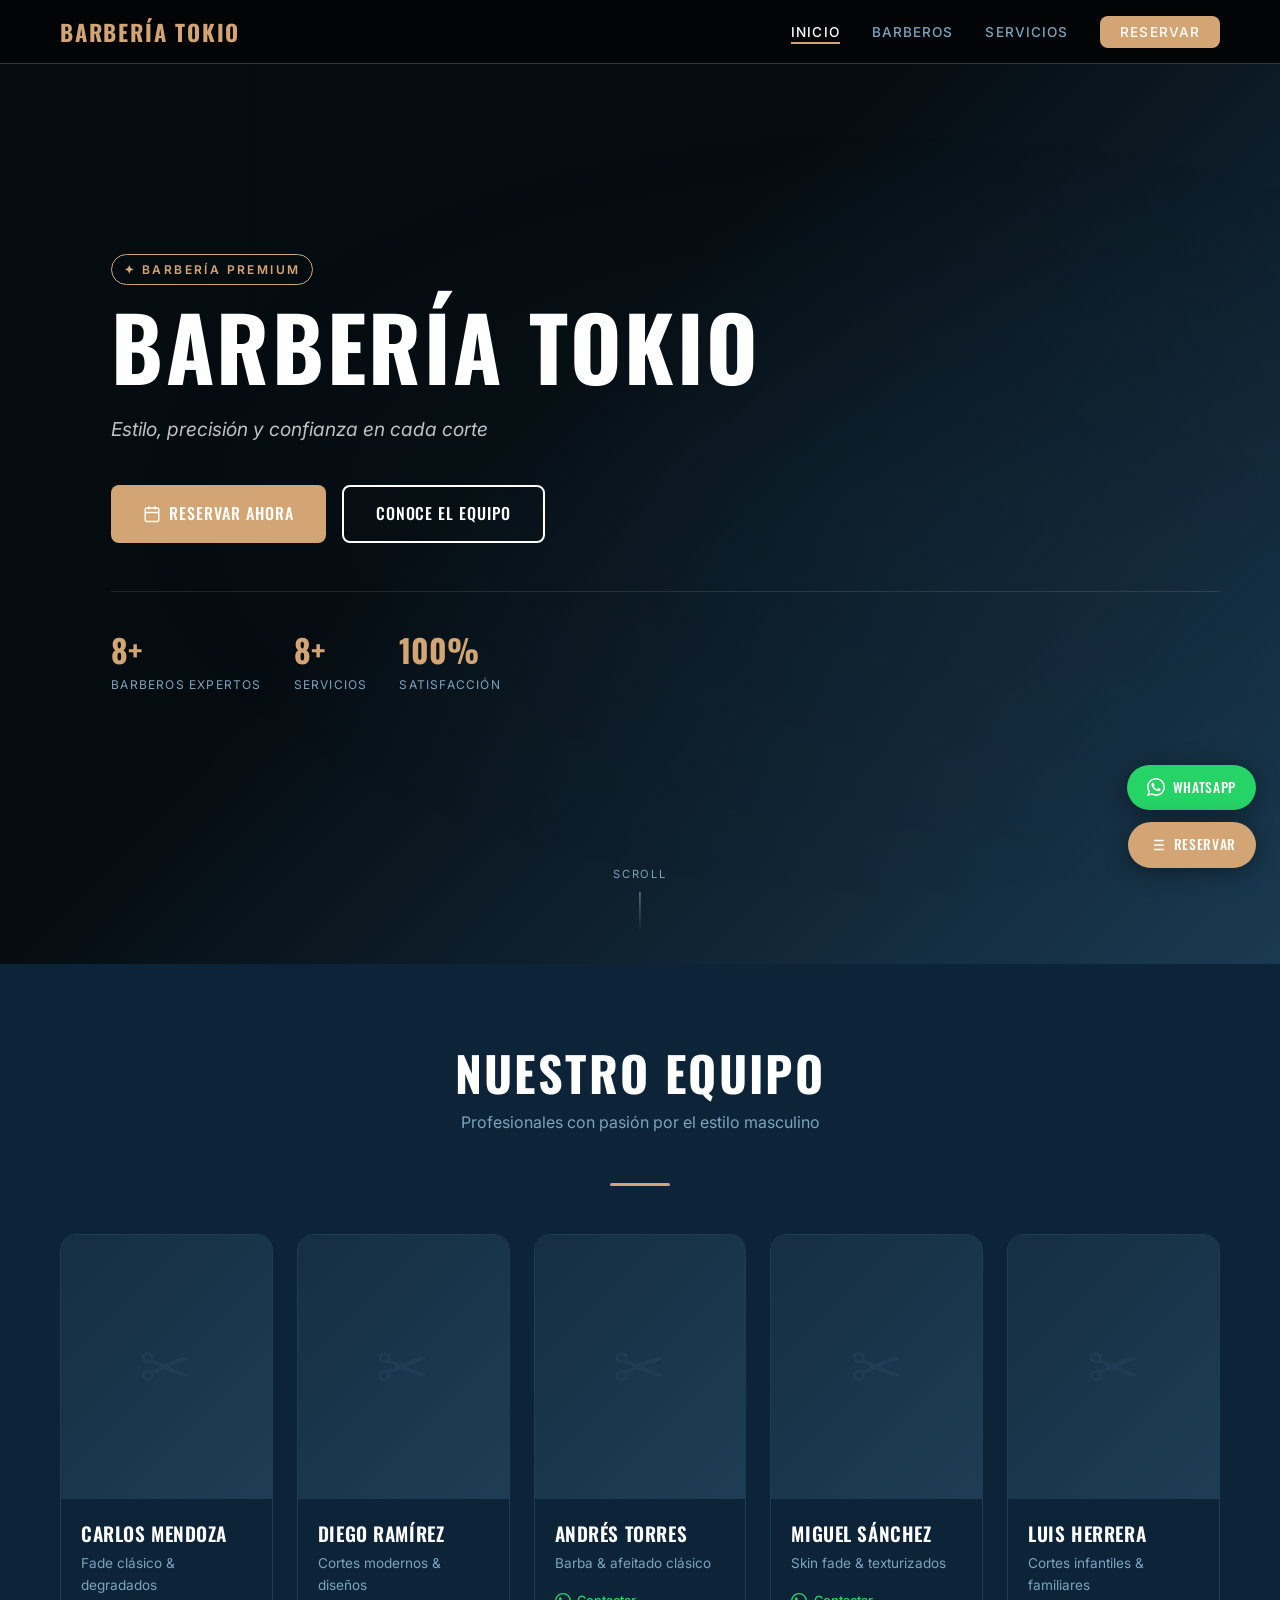
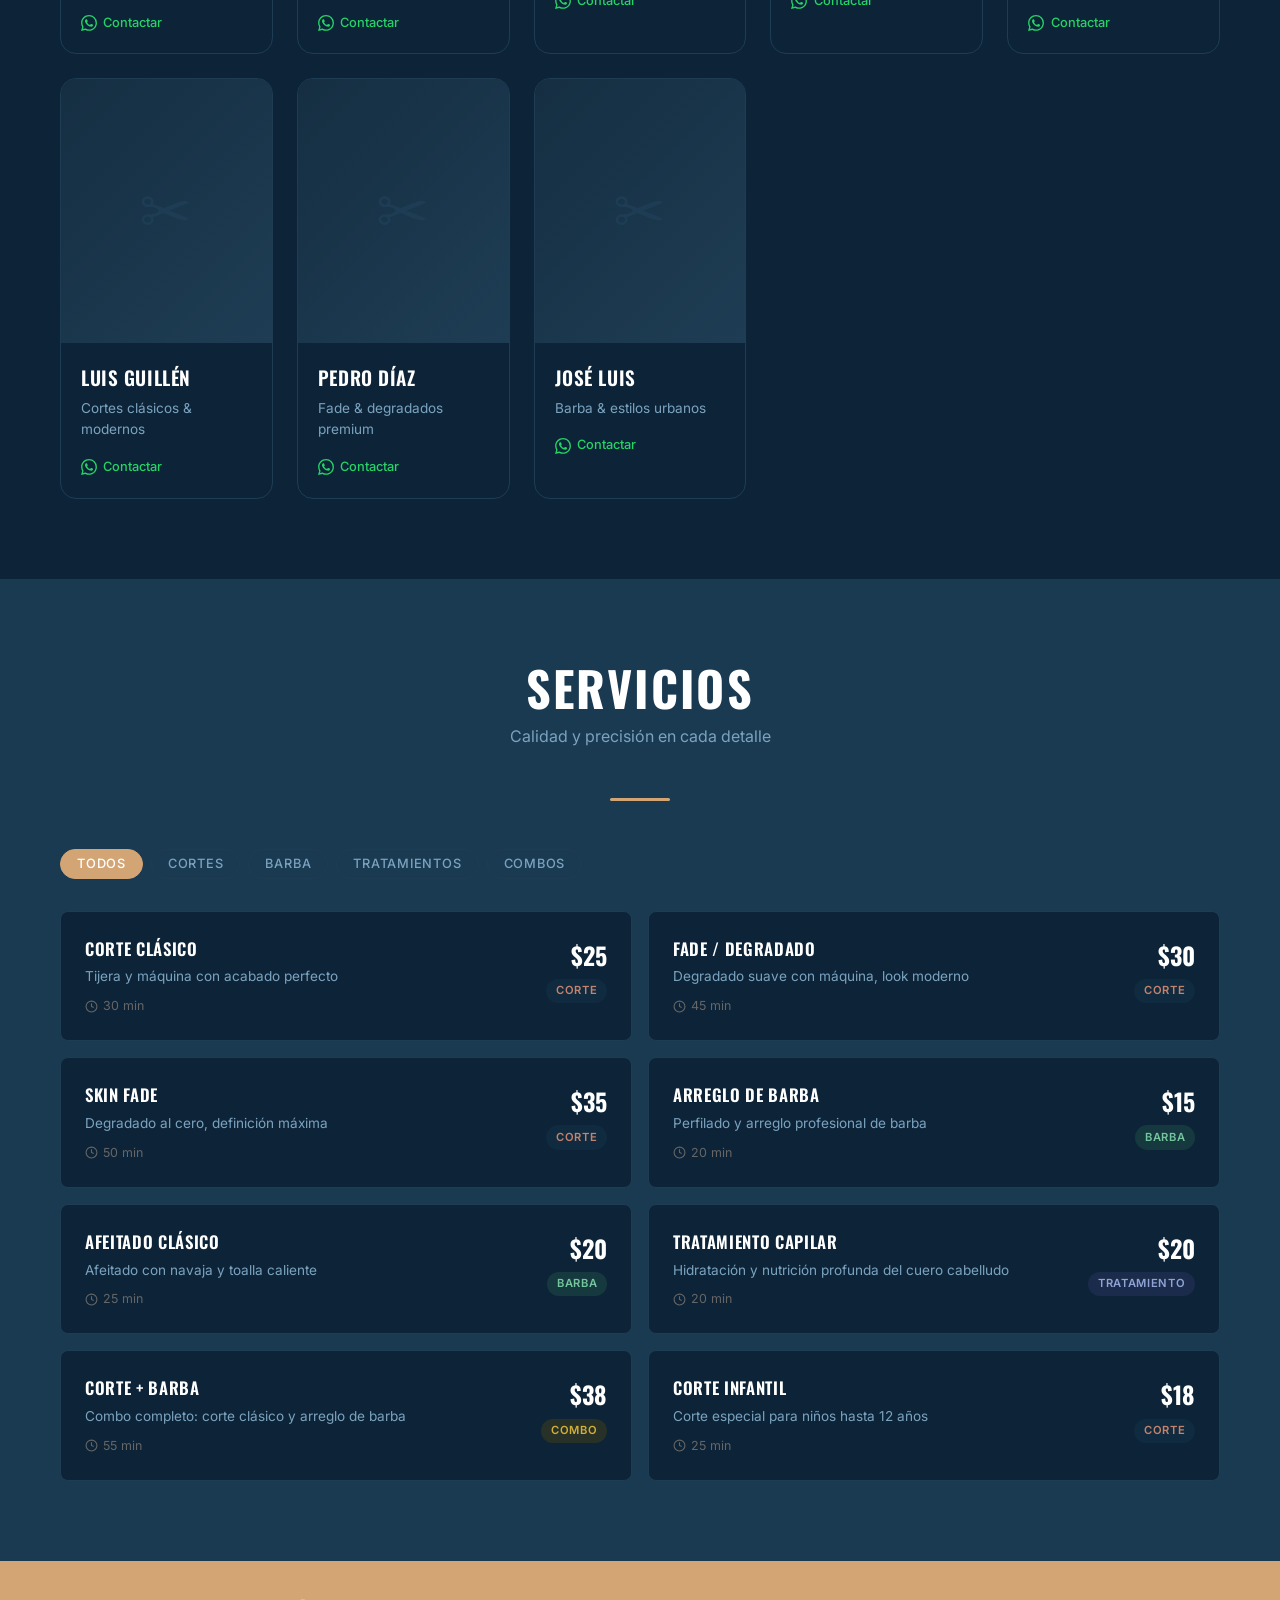
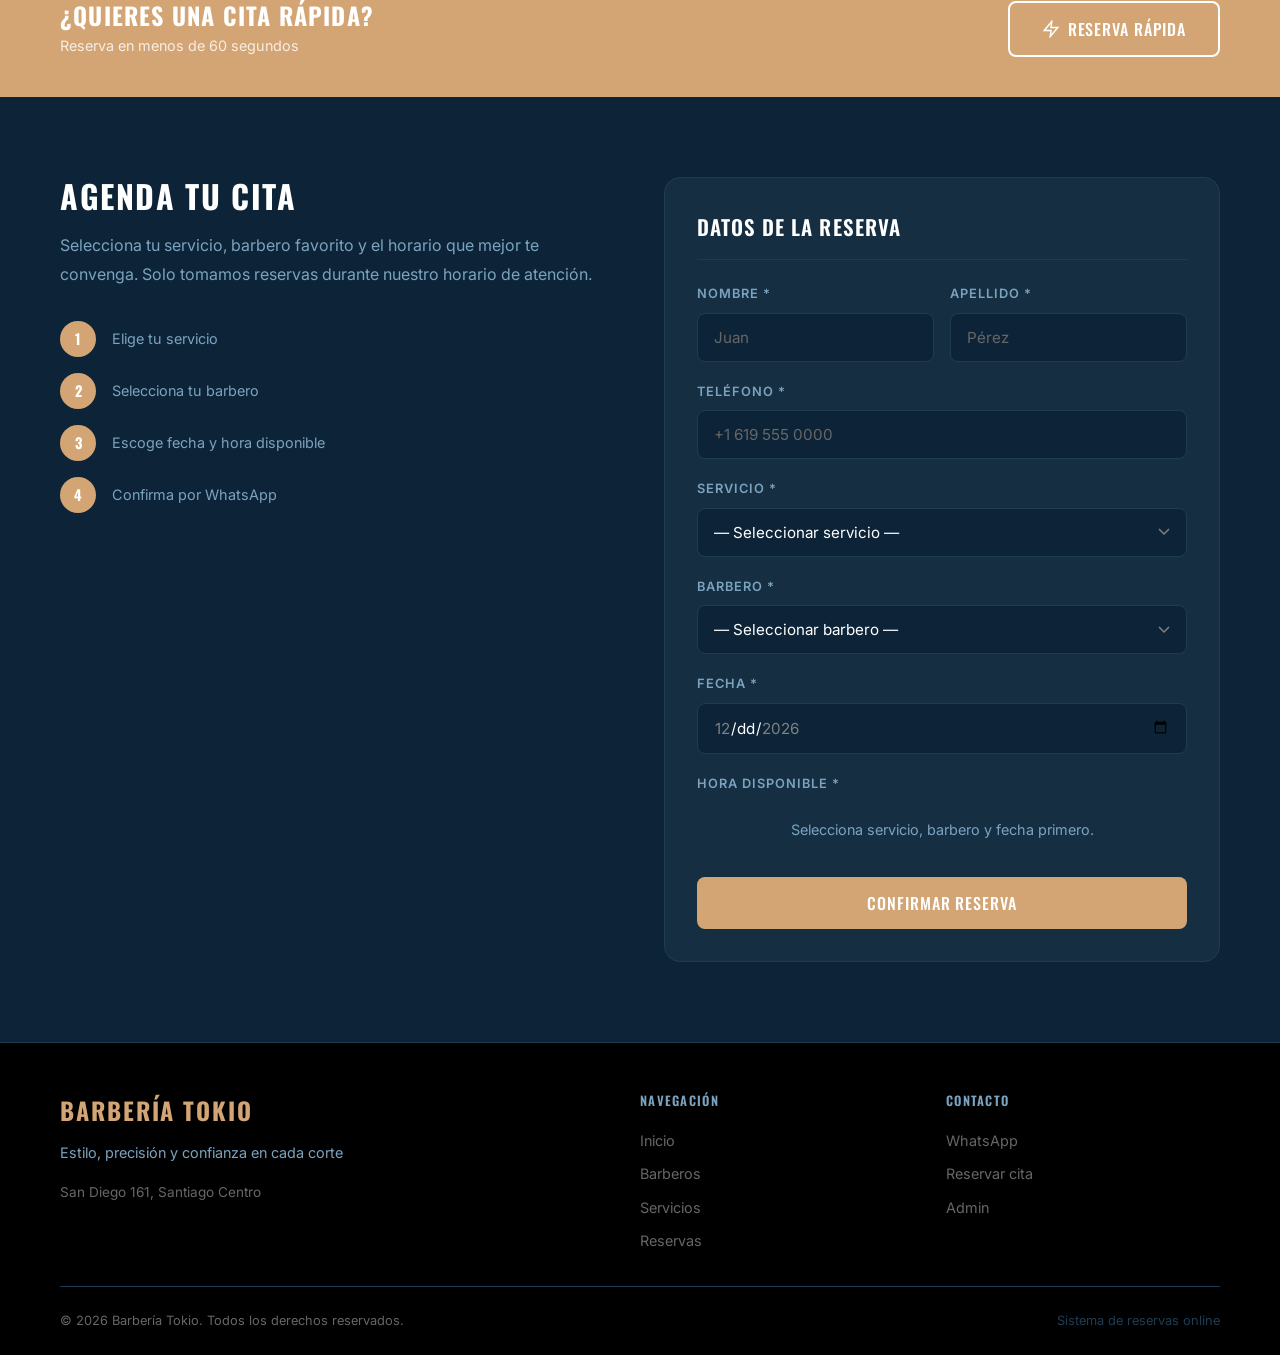
==== commit d4a024e4: "Barbería Tokio: nuevo nombre + 3 barberos nuevos (Luis Guillén, Pedro Díaz, José Luis)" ====
--- a/index.html
+++ b/index.html
@@ -4,7 +4,7 @@
   <meta charset="UTF-8" />
   <meta name="viewport" content="width=device-width, initial-scale=1.0" />
   <meta name="description" content="Reserva tu cita online. Barbería premium con los mejores profesionales." />
-  <title>SAN Diego BARBER</title>
+  <title>Barbería Tokio</title>
 
   <!-- Fonts -->
   <link rel="preconnect" href="https://fonts.googleapis.com" />
@@ -62,7 +62,7 @@
 <nav id="main-nav" role="navigation" aria-label="Navegación principal">
   <div class="nav-inner">
     <a href="#home" class="nav-logo" data-nav="home">
-      <span data-business-name>SAN Diego BARBER</span>
+      <span data-business-name>Barbería Tokio</span>
     </a>
     <button class="nav-hamburger" id="nav-hamburger" aria-label="Menú" aria-expanded="false">
       <span></span><span></span><span></span>
@@ -86,7 +86,7 @@
     <div class="hero-content container">
       <span class="hero-eyebrow animate-fadeInUp stagger-1">✦ Barbería Premium</span>
       <h1 class="hero-title animate-fadeInUp stagger-2">
-        <span data-business-name>SAN Diego BARBER</span>
+        <span data-business-name>Barbería Tokio</span>
       </h1>
       <p class="hero-tagline animate-fadeInUp stagger-3" data-business-tagline>
         Estilo, precisión y confianza en cada corte
@@ -100,7 +100,7 @@
       </div>
       <div class="hero-stats animate-fadeInUp stagger-5">
         <div>
-          <div class="hero-stat-value">5+</div>
+          <div class="hero-stat-value">8+</div>
           <div class="hero-stat-label">Barberos expertos</div>
         </div>
         <div>
@@ -278,9 +278,9 @@
   <div class="container">
     <div class="footer-inner">
       <div>
-        <div class="footer-logo"><span data-business-name>SAN Diego BARBER</span></div>
+        <div class="footer-logo"><span data-business-name>Barbería Tokio</span></div>
         <p class="footer-desc" data-business-tagline>Estilo, precisión y confianza en cada corte.</p>
-        <p style="color:var(--color-text-muted);font-size:0.85rem;" data-business-address>123 Main St, San Diego, CA</p>
+        <p style="color:var(--color-text-muted);font-size:0.85rem;" data-business-address>San Diego 161, Santiago Centro</p>
       </div>
       <div>
         <div class="footer-col-title">Navegación</div>
@@ -301,7 +301,7 @@
       </div>
     </div>
     <div class="footer-bottom">
-      <span>© <span id="footer-year"></span> <span data-business-name>SAN Diego BARBER</span>. Todos los derechos reservados.</span>
+      <span>© <span id="footer-year"></span> <span data-business-name>Barbería Tokio</span>. Todos los derechos reservados.</span>
       <span style="color:var(--color-border);">Sistema de reservas online</span>
     </div>
   </div>
--- a/css/main.css
+++ b/css/main.css
@@ -5,14 +5,14 @@
 @import url('https://fonts.googleapis.com/css2?family=Oswald:wght@400;500;600;700&family=Inter:wght@300;400;500;600&display=swap');
 
 :root {
-  --color-primary: #A6A6A6;
-  --color-accent: #C9A646;
-  --color-gray: #A6A6A6;
+  --color-primary: #1A3A52;
+  --color-accent: #D4A574;
+  --color-gray: #7BA3BF;
   --color-light: #FFFFFF;
-  --color-surface: #111111;
-  --color-surface-2: #1A1A1A;
-  --color-border: #2A2A2A;
-  --color-accent-hover: #B8962E;
+  --color-surface: #0D2438;
+  --color-surface-2: #152E42;
+  --color-border: #1E3D54;
+  --color-accent-hover: #BF9060;
   --color-text-muted: #666666;
   --color-success: #2D6A4F;
   --color-error: #8B1A1A;
--- a/css/components.css
+++ b/css/components.css
@@ -165,7 +165,7 @@
 .btn-primary:hover {
   background: var(--color-accent-hover);
   transform: translateY(-2px);
-  box-shadow: 0 8px 24px rgba(75, 46, 46, 0.4);
+  box-shadow: 0 8px 24px rgba(26,58,82, 0.4);
 }
 
 .btn-outline {
@@ -260,7 +260,7 @@
 
 .float-btn-book:hover {
   background: var(--color-accent-hover);
-  box-shadow: 0 8px 32px rgba(75, 46, 46, 0.5);
+  box-shadow: 0 8px 32px rgba(26,58,82, 0.5);
 }
 
 .float-btn svg {
@@ -359,7 +359,7 @@
 
 .service-card.selected {
   border-color: var(--color-accent);
-  background: rgba(75,46,46,0.1);
+  background: rgba(26,58,82,0.1);
 }
 
 .service-info { flex: 1; }
@@ -412,7 +412,7 @@
   margin-top: 0.3rem;
 }
 
-.badge-corte { background: rgba(75,46,46,0.3); color: #C4836C; }
+.badge-corte { background: rgba(26,58,82,0.3); color: #C4836C; }
 .badge-barba { background: rgba(45,106,79,0.3); color: #74C69D; }
 .badge-tratamiento { background: rgba(60,60,120,0.3); color: #90A4D4; }
 .badge-combo { background: rgba(100,80,0,0.3); color: #D4AF37; }
@@ -448,7 +448,7 @@
 .form-control:focus {
   outline: none;
   border-color: var(--color-accent);
-  box-shadow: 0 0 0 3px rgba(75, 46, 46, 0.2);
+  box-shadow: 0 0 0 3px rgba(26,58,82, 0.2);
 }
 
 .form-control::placeholder { color: var(--color-text-muted); }
@@ -581,7 +581,7 @@
 
 .time-slot:hover {
   border-color: var(--color-accent);
-  background: rgba(75,46,46,0.15);
+  background: rgba(26,58,82,0.15);
 }
 
 .time-slot.selected {
--- a/css/sections.css
+++ b/css/sections.css
@@ -23,7 +23,7 @@
   position: absolute;
   inset: 0;
   background:
-    linear-gradient(135deg, rgba(0,0,0,0.8) 40%, rgba(75,46,46,0.3) 100%),
+    linear-gradient(135deg, rgba(0,0,0,0.8) 40%, rgba(26,58,82,0.3) 100%),
     url('../assets/images/hero-bg.jpg') center/cover no-repeat;
   z-index: 0;
 }
@@ -31,7 +31,7 @@
 .hero-bg-gradient {
   position: absolute;
   inset: 0;
-  background: radial-gradient(ellipse at 70% 50%, rgba(75,46,46,0.15) 0%, transparent 60%);
+  background: radial-gradient(ellipse at 70% 50%, rgba(26,58,82,0.15) 0%, transparent 60%);
   z-index: 1;
 }
 
@@ -229,8 +229,14 @@
 }
 
 .booking-info {
-  position: sticky;
-  top: calc(var(--nav-height) + 2rem);
+  position: static;
+}
+
+@media (min-width: 900px) {
+  .booking-info {
+    position: sticky;
+    top: calc(var(--nav-height) + 2rem);
+  }
 }
 
 .booking-info-title {
